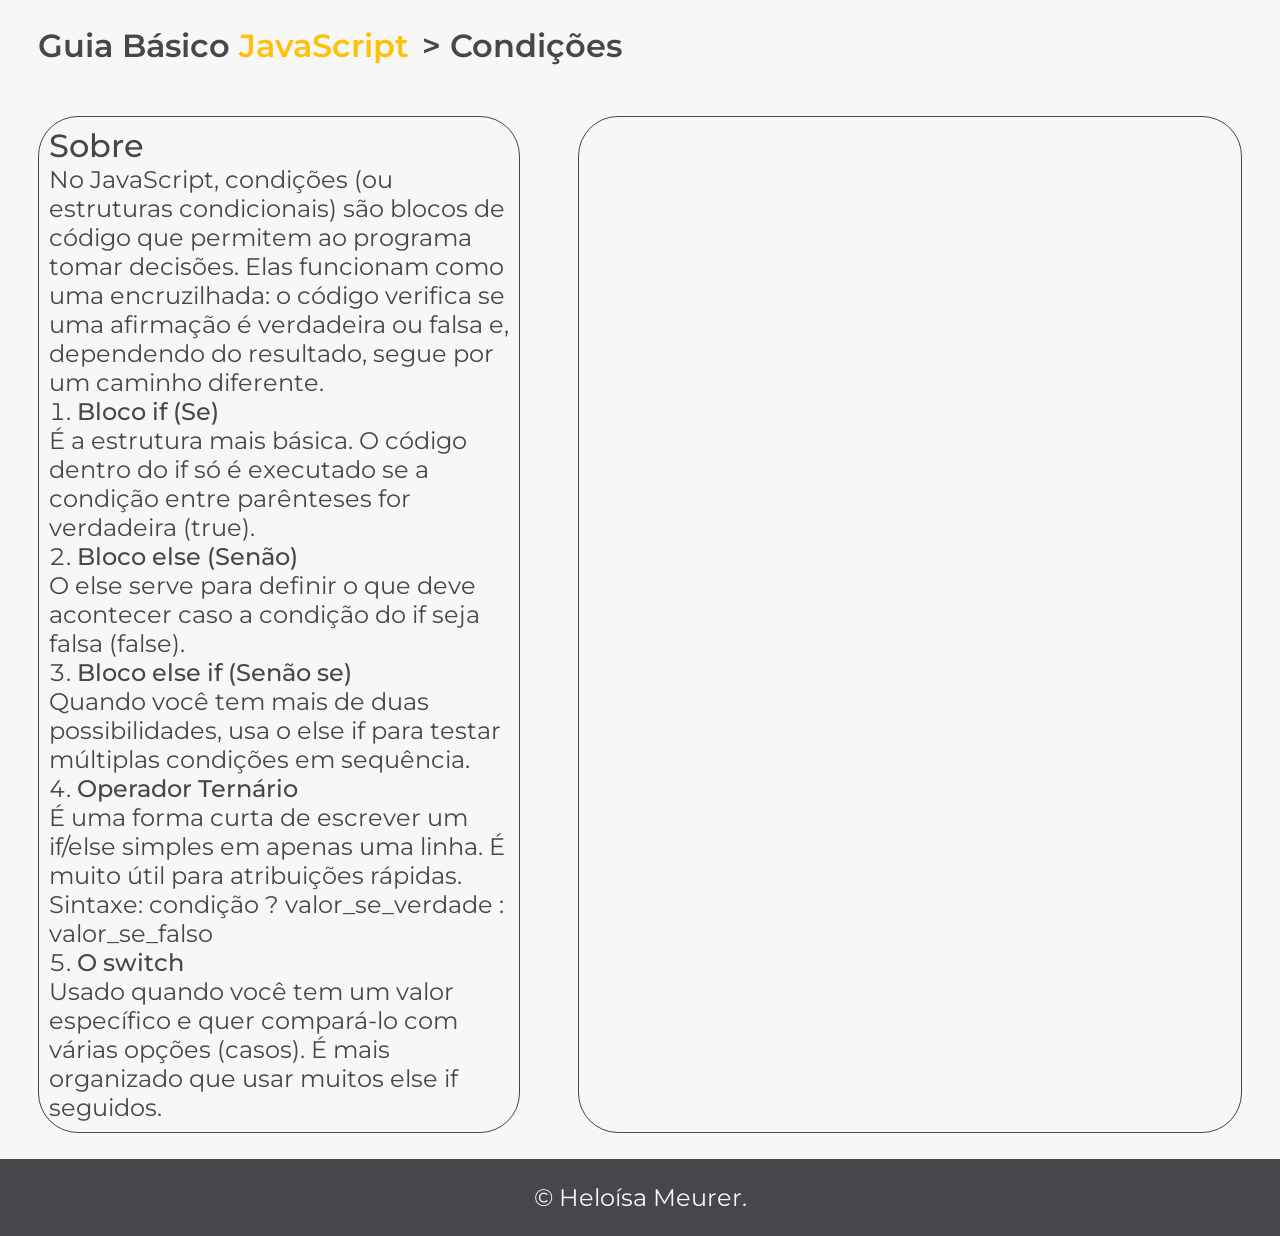
==== pages/condicoes.html @ 3e594613 "Adicionado o texto das páginas e melhorado o estilo" ====
<!DOCTYPE html>
<html lang="pt-br">
<head>
    <meta charset="UTF-8">
    <meta name="viewport" content="width=device-width, initial-scale=1.0">
    <title>Condições</title>
    <link rel="shortcut icon" href="../img/icon-java.png" type="image/x-icon">
    <link rel="stylesheet" href="../style/style2.css">
</head>
<body>
    <header class="cabecalho">
        <nav>
            <a href="index.html" class="cabecalho-titulo-site">Guia Básico <span class="cabecalho-titulo-site-destaque">JavaScript</span></a>
        </nav>
        <h1 class="cabecalho-subtitulo-site">> Condições</h1>
    </header>
    
    <main class="apresentacao">
        <section class="apresentacao-conteudo">
            <div class="apresentacao-conteudo-sobre">
                <h2 class="apresentacao-conteudo-subtitulo">Sobre</h2>
                <p>No JavaScript, condições (ou estruturas condicionais) são blocos de código que permitem ao programa tomar decisões. Elas funcionam como uma encruzilhada: o código verifica se uma afirmação é verdadeira ou falsa e, dependendo do resultado, segue por um caminho diferente.</p>
                <ol>
                    <li><strong>Bloco if (Se)</strong>
                        <p>É a estrutura mais básica. O código dentro do if só é executado se a condição entre parênteses for verdadeira (true).</p>
                    </li>
                    <li><strong>Bloco else (Senão)</strong>
                        <p>O else serve para definir o que deve acontecer caso a condição do if seja falsa (false).</p>
                    </li>
                    <li><strong>Bloco else if (Senão se)</strong>
                        <p>Quando você tem mais de duas possibilidades, usa o else if para testar múltiplas condições em sequência.</p>
                    </li>
                    <li><strong>Operador Ternário</strong>
                        <p>É uma forma curta de escrever um if/else simples em apenas uma linha. É muito útil para atribuições rápidas. <br> Sintaxe: condição ? valor_se_verdade : valor_se_falso</p>
                    </li>
                    <li><strong>O switch</strong>
                        <p>Usado quando você tem um valor específico e quer compará-lo com várias opções (casos). É mais organizado que usar muitos else if seguidos.</p>
                    </li>
                </ol>
            </div>
        </section>
        <section class="apresentacao-exemplo"></section>
    </main>

    <footer class="rodape">
        <a class="rodape-link" href="https://github.com/meeuurer">© Heloísa Meurer.</a>
    </footer>
    <script src="../script/script.js"></script>
</body>
</html>
---- style/style2.css ----
@import url('https://fonts.googleapis.com/css2?family=Montserrat:ital,wght@0,100..900;1,100..900&display=swap');

:root {
    --cor-branco: #F7F7F7;
    --cor-cinza: #45474B;
    --cor-amarelo: #FFC107;

    --fonte-principal: 'Montserrat', sans-serif;
}

* {
    margin: 0;
    padding: 0;
}

body {
    font-family: var(--fonte-principal);
    font-size: 1.5rem;
    font-weight: 400;
    color: #45474B;
    background-color: var(--cor-branco);
}

.cabecalho {
    margin-left: 1%;
    padding: 2%;
    display: flex;
}

.cabecalho-titulo-site {
    font-size: 2rem;
    font-weight: 600;
    color: var(--cor-cinza);
    text-decoration: none;
}

.cabecalho-titulo-site-destaque {
    color: var(--cor-amarelo);
}

.cabecalho-subtitulo-site {
    font-size: 2rem;
    font-weight: 600;
    margin-left: 1%;
}

.apresentacao {
    padding: 2% 3%;
    display: flex;
    justify-content: space-between;
}

.apresentacao-conteudo {
    width: 40%;
    display: flex;
    flex-direction: column;
    gap: 20px;
}

.apresentacao-conteudo-subtitulo {
    font-size: 2rem;
    font-weight: 500;
}

.apresentacao-conteudo-sobre {
    border: 1px solid #45474B;
    border-radius: 40px;
    padding: 2%;
    list-style-position: inside;
}

strong {
    font-weight: 500;
}

.apresentacao-exemplo {
    width: 55%;
    border: 1px solid #45474B;
    border-radius: 40px;
}

.rodape {   
    padding: 24px;
    text-align: center;
    background-color: #45474B;
}

.rodape-link {
    text-decoration: none;
    font-size: 1.5rem;
    font-weight: 400;
    color: #F7F7F7;
}
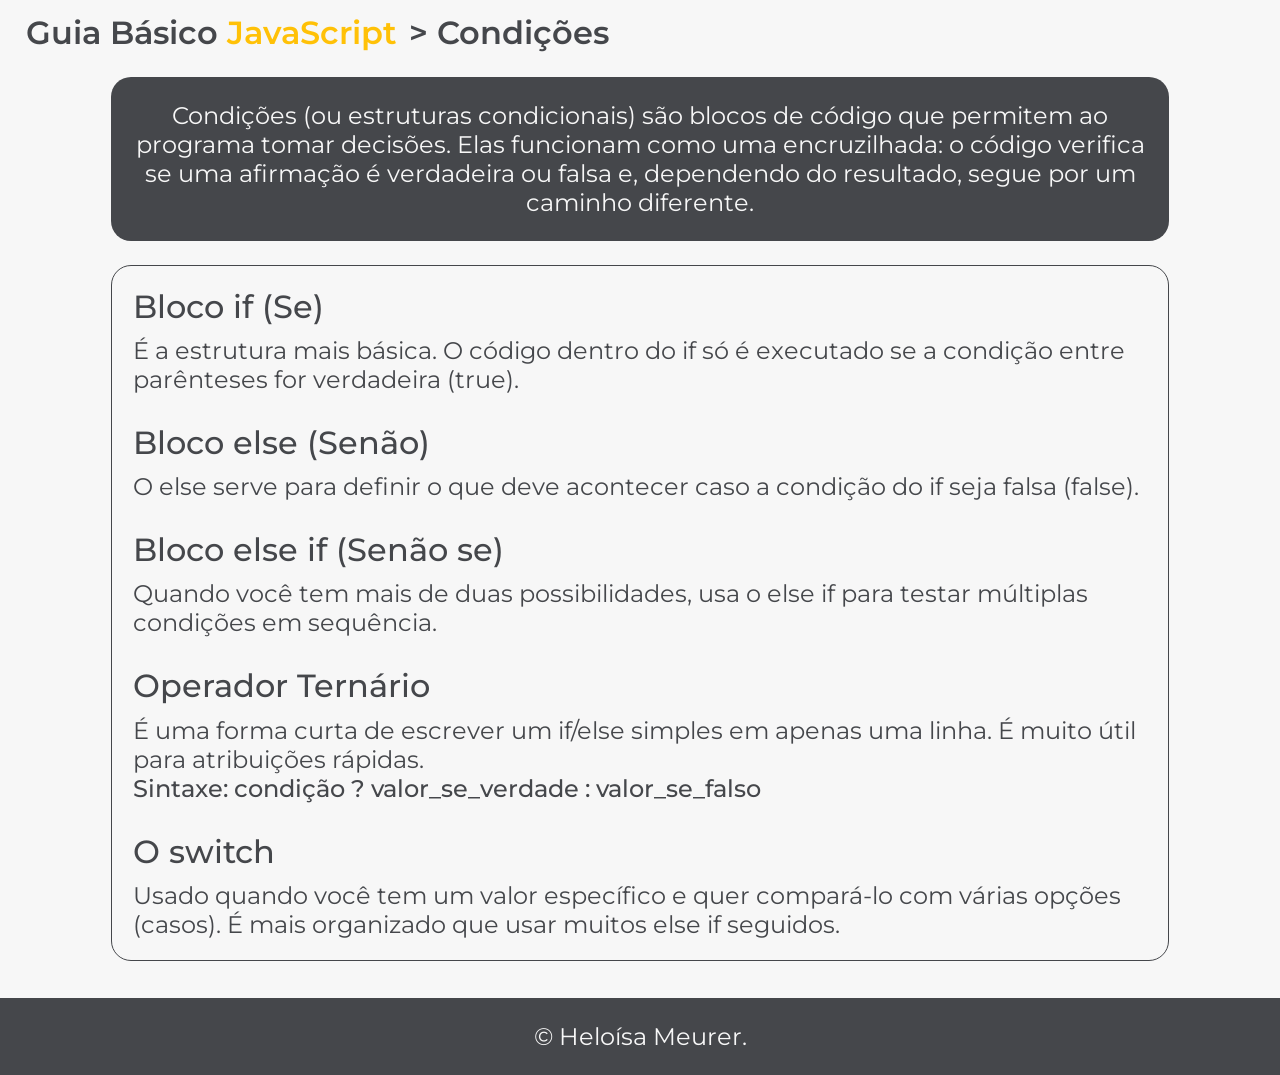
==== commit 3b06b14b: "Organizado o estilo das páginas" ====
--- a/pages/condicoes.html
+++ b/pages/condicoes.html
@@ -16,30 +16,27 @@
     </header>
     
     <main class="apresentacao">
-        <section class="apresentacao-conteudo">
-            <div class="apresentacao-conteudo-sobre">
-                <h2 class="apresentacao-conteudo-subtitulo">Sobre</h2>
-                <p>No JavaScript, condições (ou estruturas condicionais) são blocos de código que permitem ao programa tomar decisões. Elas funcionam como uma encruzilhada: o código verifica se uma afirmação é verdadeira ou falsa e, dependendo do resultado, segue por um caminho diferente.</p>
-                <ol>
-                    <li><strong>Bloco if (Se)</strong>
-                        <p>É a estrutura mais básica. O código dentro do if só é executado se a condição entre parênteses for verdadeira (true).</p>
-                    </li>
-                    <li><strong>Bloco else (Senão)</strong>
-                        <p>O else serve para definir o que deve acontecer caso a condição do if seja falsa (false).</p>
-                    </li>
-                    <li><strong>Bloco else if (Senão se)</strong>
-                        <p>Quando você tem mais de duas possibilidades, usa o else if para testar múltiplas condições em sequência.</p>
-                    </li>
-                    <li><strong>Operador Ternário</strong>
-                        <p>É uma forma curta de escrever um if/else simples em apenas uma linha. É muito útil para atribuições rápidas. <br> Sintaxe: condição ? valor_se_verdade : valor_se_falso</p>
-                    </li>
-                    <li><strong>O switch</strong>
-                        <p>Usado quando você tem um valor específico e quer compará-lo com várias opções (casos). É mais organizado que usar muitos else if seguidos.</p>
-                    </li>
-                </ol>
+        <section class="apresentacao-sobre">
+            <p>Condições (ou estruturas condicionais) são blocos de código que permitem ao programa tomar decisões. Elas funcionam como uma encruzilhada: o código verifica se uma afirmação é verdadeira ou falsa e, dependendo do resultado, segue por um caminho diferente.</p>
+        </section>
+        <section class="apresentacao-mais">
+            <div class="apresentacao-conteudo-mais">
+                <h2 class="apresentacao-conteudo-subtitulo">Bloco if (Se)</h2>
+                <p>É a estrutura mais básica. O código dentro do if só é executado se a condição entre parênteses for verdadeira (true).</p>
+                <br>
+                <h2 class="apresentacao-conteudo-subtitulo">Bloco else (Senão)</h2>
+                <p>O else serve para definir o que deve acontecer caso a condição do if seja falsa (false).</p>
+                <br>
+                <h2 class="apresentacao-conteudo-subtitulo">Bloco else if (Senão se)</h2>
+                <p>Quando você tem mais de duas possibilidades, usa o else if para testar múltiplas condições em sequência.</p>
+                <br>
+                <h2 class="apresentacao-conteudo-subtitulo">Operador Ternário</h2>
+                <p>É uma forma curta de escrever um if/else simples em apenas uma linha. É muito útil para atribuições rápidas.<br><strong>Sintaxe: condição ? valor_se_verdade : valor_se_falso</strong></p>
+                <br>
+                <h2 class="apresentacao-conteudo-subtitulo">O switch</h2>
+                <p>Usado quando você tem um valor específico e quer compará-lo com várias opções (casos). É mais organizado que usar muitos else if seguidos.</p>
             </div>
         </section>
-        <section class="apresentacao-exemplo"></section>
     </main>
 
     <footer class="rodape">
--- a/style/style2.css
+++ b/style/style2.css
@@ -17,13 +17,13 @@
     font-family: var(--fonte-principal);
     font-size: 1.5rem;
     font-weight: 400;
-    color: #45474B;
+    color: var(--cor-cinza);
     background-color: var(--cor-branco);
 }
 
 .cabecalho {
     margin-left: 1%;
-    padding: 2%;
+    padding: 1%;
     display: flex;
 }
 
@@ -45,49 +45,53 @@
 }
 
 .apresentacao {
-    padding: 2% 3%;
+    padding: 0% 3% 2% 3%;
     display: flex;
-    justify-content: space-between;
+    flex-direction: column;
 }
 
-.apresentacao-conteudo {
-    width: 40%;
+.apresentacao-sobre {
+    background-color: var(--cor-cinza);
+    color: var(--cor-branco);
+    border-radius: 20px;
+    padding: 2%;
+    margin: 1% 6%;
+    text-align: center;
+}
+
+.apresentacao-mais {
     display: flex;
     flex-direction: column;
+    margin: 1% 6%;
     gap: 20px;
+}
+
+.apresentacao-conteudo-mais {
+    border: 1px solid var(--cor-cinza);
+    border-radius: 20px;
+    padding: 2%;
+    list-style-position: inside;
 }
 
 .apresentacao-conteudo-subtitulo {
     font-size: 2rem;
     font-weight: 500;
-}
-
-.apresentacao-conteudo-sobre {
-    border: 1px solid #45474B;
-    border-radius: 40px;
-    padding: 2%;
-    list-style-position: inside;
+    margin-bottom: 1%;
 }
 
 strong {
     font-weight: 500;
 }
 
-.apresentacao-exemplo {
-    width: 55%;
-    border: 1px solid #45474B;
-    border-radius: 40px;
-}
-
-.rodape {   
+.rodape { 
     padding: 24px;
     text-align: center;
-    background-color: #45474B;
+    background-color: var(--cor-cinza);
 }
 
 .rodape-link {
     text-decoration: none;
     font-size: 1.5rem;
     font-weight: 400;
-    color: #F7F7F7;
+    color: var(--cor-branco);
 }
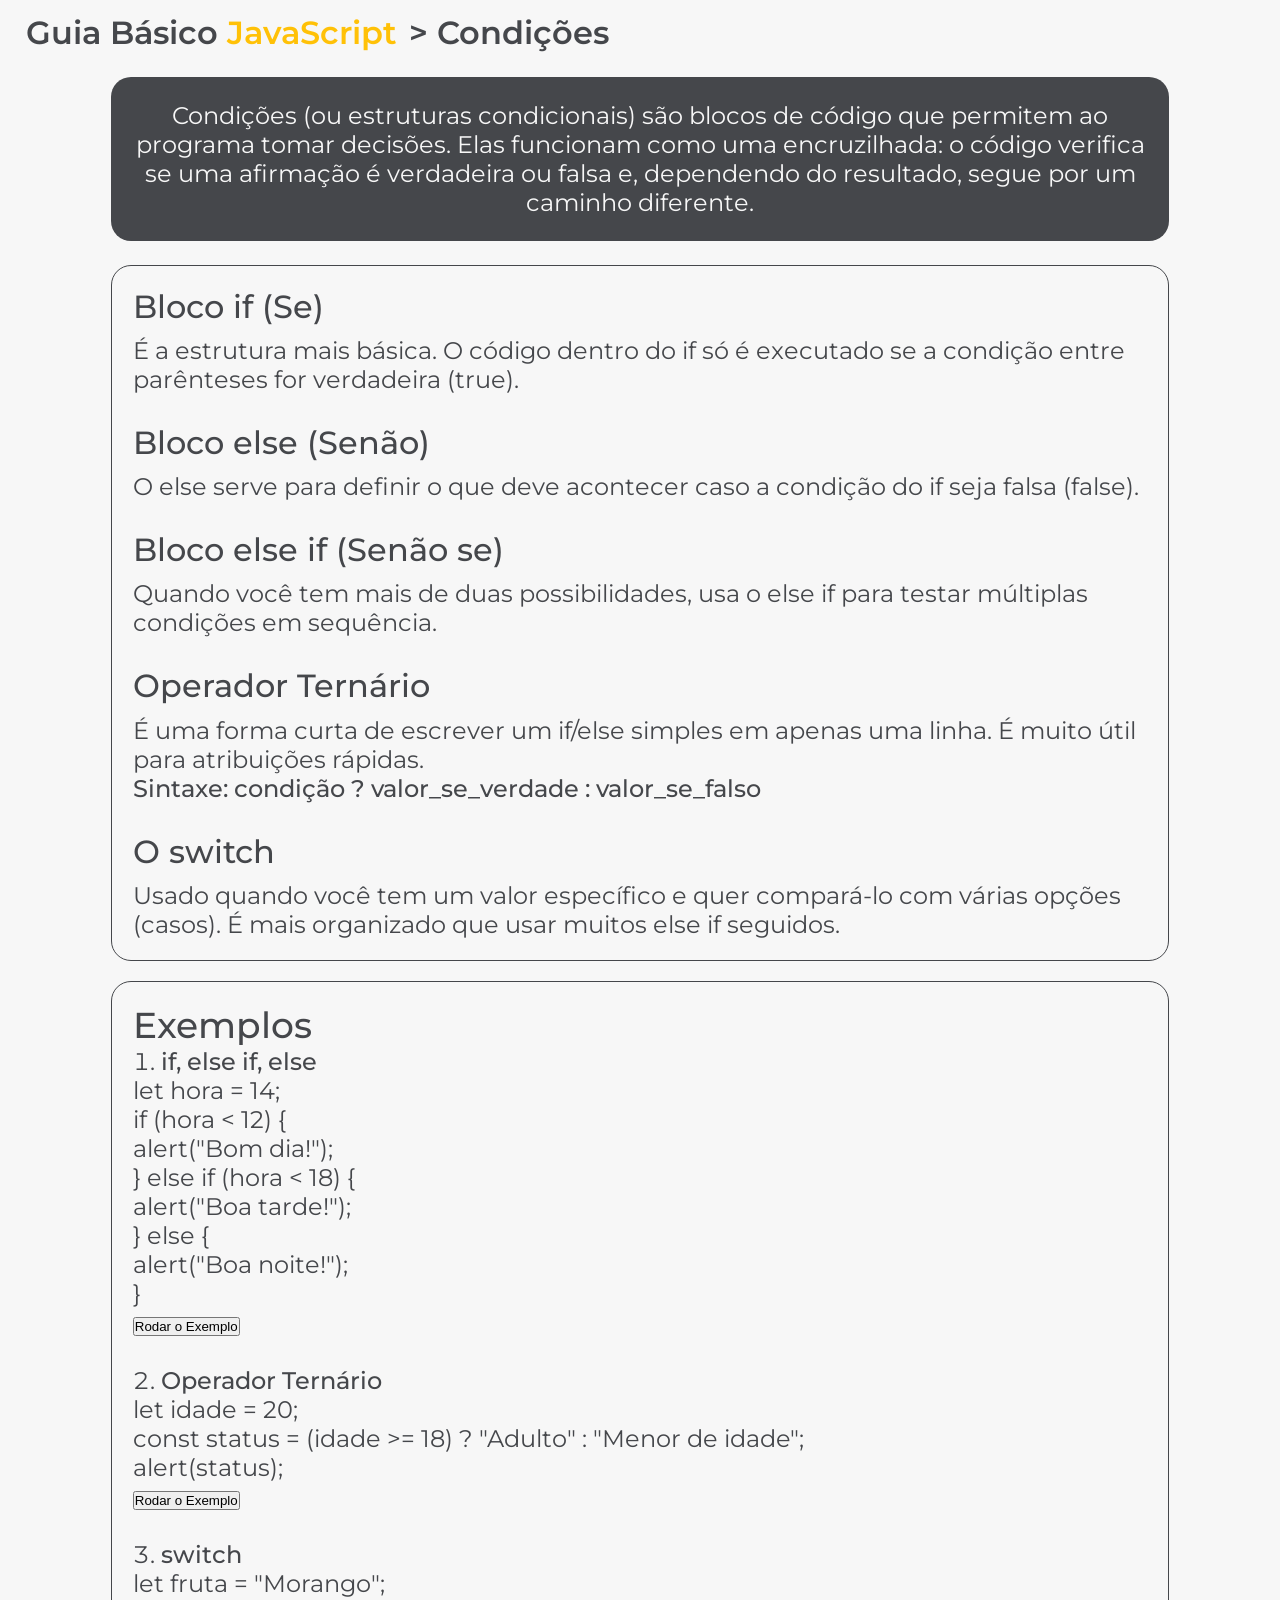
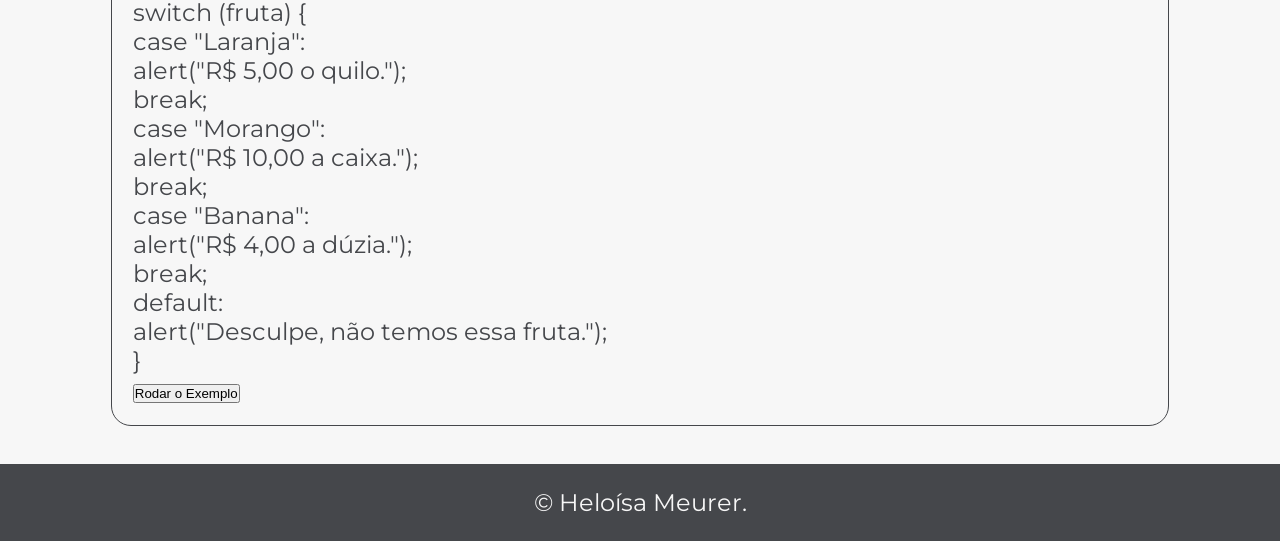
==== commit 9dab69bb: "Adicionado exemplos nas funcionalidades e feito as interações com JS" ====
--- a/pages/condicoes.html
+++ b/pages/condicoes.html
@@ -36,6 +36,56 @@
                 <h2 class="apresentacao-conteudo-subtitulo">O switch</h2>
                 <p>Usado quando você tem um valor específico e quer compará-lo com várias opções (casos). É mais organizado que usar muitos else if seguidos.</p>
             </div>
+            <div class="apresentacao-conteudo-mais">
+                <h2><strong>Exemplos</strong></h2>
+                <ol>
+                    <li><strong>if, else if, else</strong>
+                        <br>
+                        <p>
+                            let hora = 14;<br>
+                            if (hora < 12) {<br>
+                                alert("Bom dia!");<br>
+                            } else if (hora < 18) {<br>
+                                alert("Boa tarde!");<br>
+                            } else {<br>
+                                alert("Boa noite!");<br>
+                            }
+                        </p>
+                        <input type="button" value="Rodar o Exemplo" onclick="exemploIfElse()">
+                    </li>
+                    <br>
+                    <li><strong>Operador Ternário</strong>
+                        <br>
+                        <p>
+                            let idade = 20;<br>
+                            const status = (idade >= 18) ? "Adulto" : "Menor de idade";<br>
+                            alert(status);
+                        </p>
+                        <input type="button" value="Rodar o Exemplo" onclick="exemploTernario()">
+                    </li>
+                    <br>
+                    <li><strong>switch</strong>
+                        <br>
+                        <p>
+                            let fruta = "Morango";<br>
+                            switch (fruta) {<br>
+                                case "Laranja":<br>
+                                alert("R$ 5,00 o quilo.");<br>
+                                break;<br>
+                                case "Morango":<br>
+                                alert("R$ 10,00 a caixa.");<br>
+                                break;<br>
+                                case "Banana":<br>
+                                alert("R$ 4,00 a dúzia.");<br>
+                                break;<br>
+                                default:<br>
+                                alert("Desculpe, não temos essa fruta.");<br>
+                            }
+                        </p>
+                        <input type="button" value="Rodar o Exemplo" onclick="exemploSwitch()">
+                    </li>
+                </ol>
+            </div>
         </section>
     </main>
 
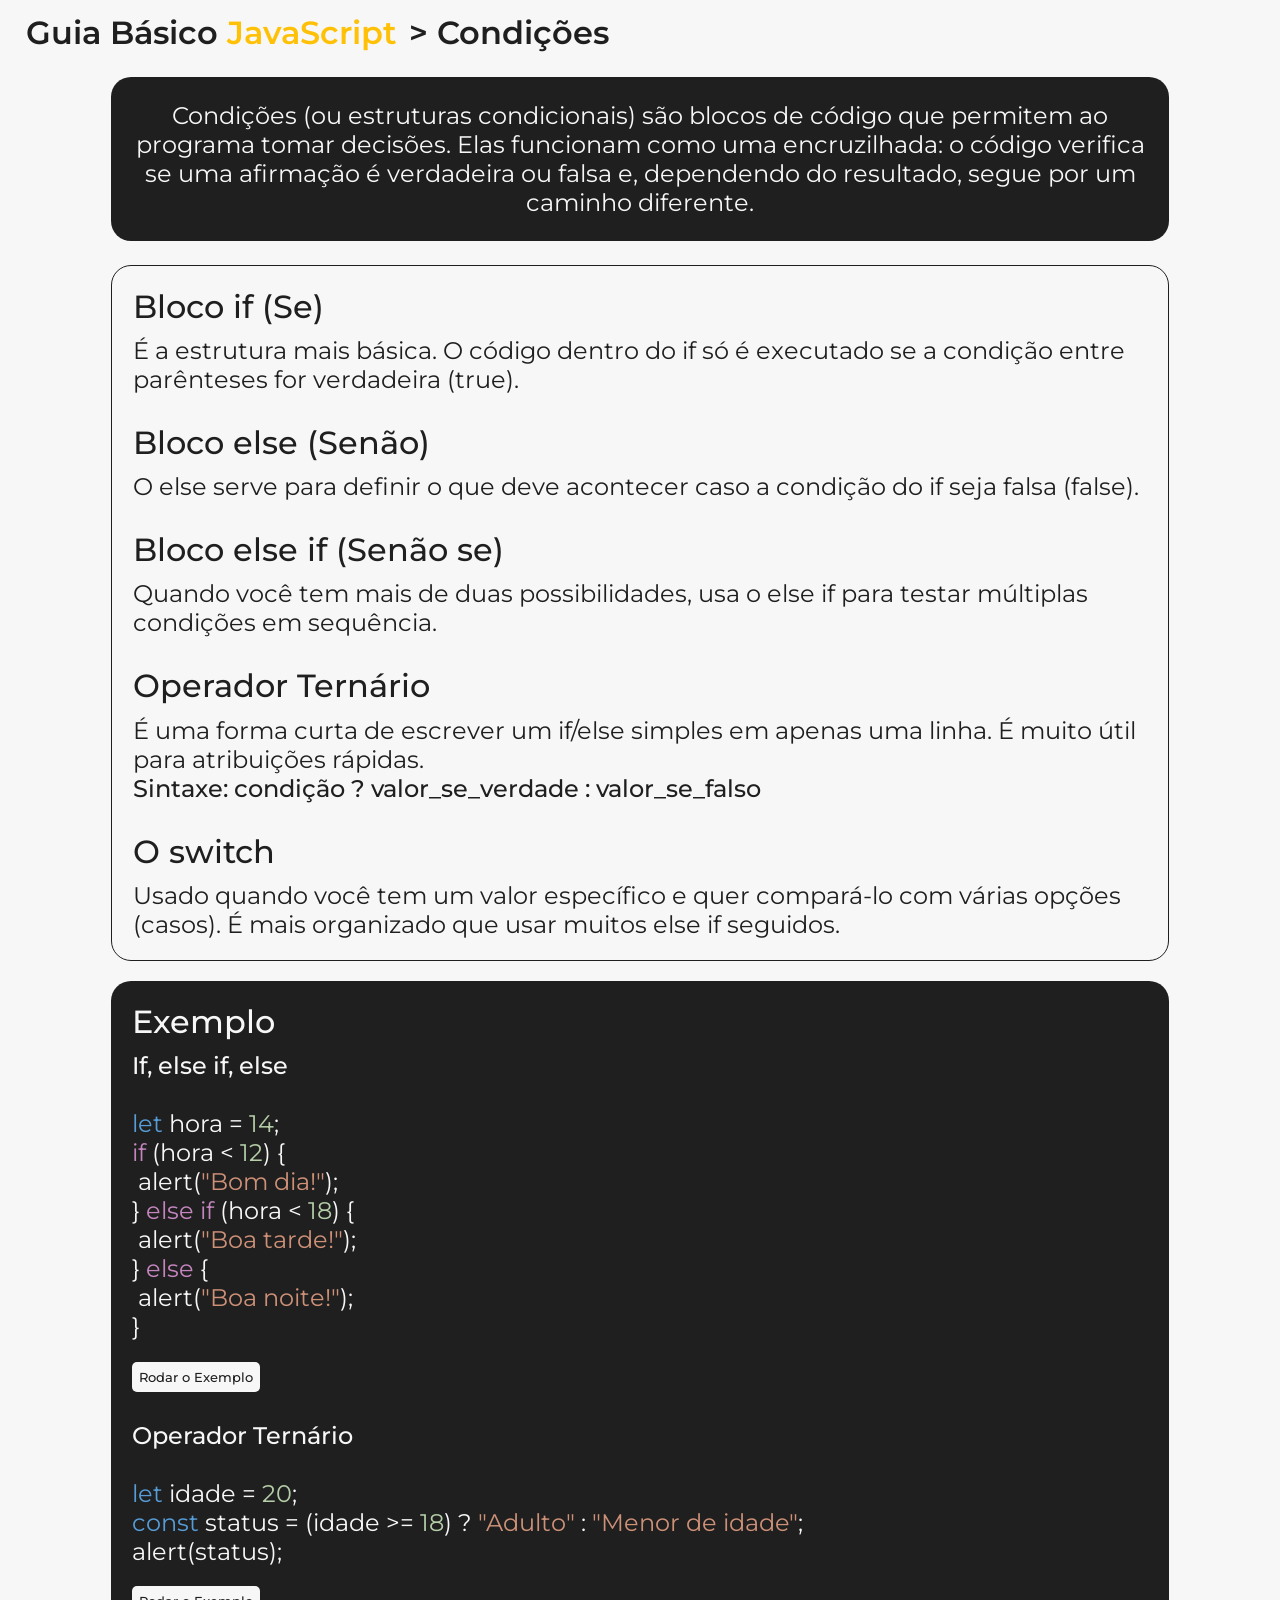
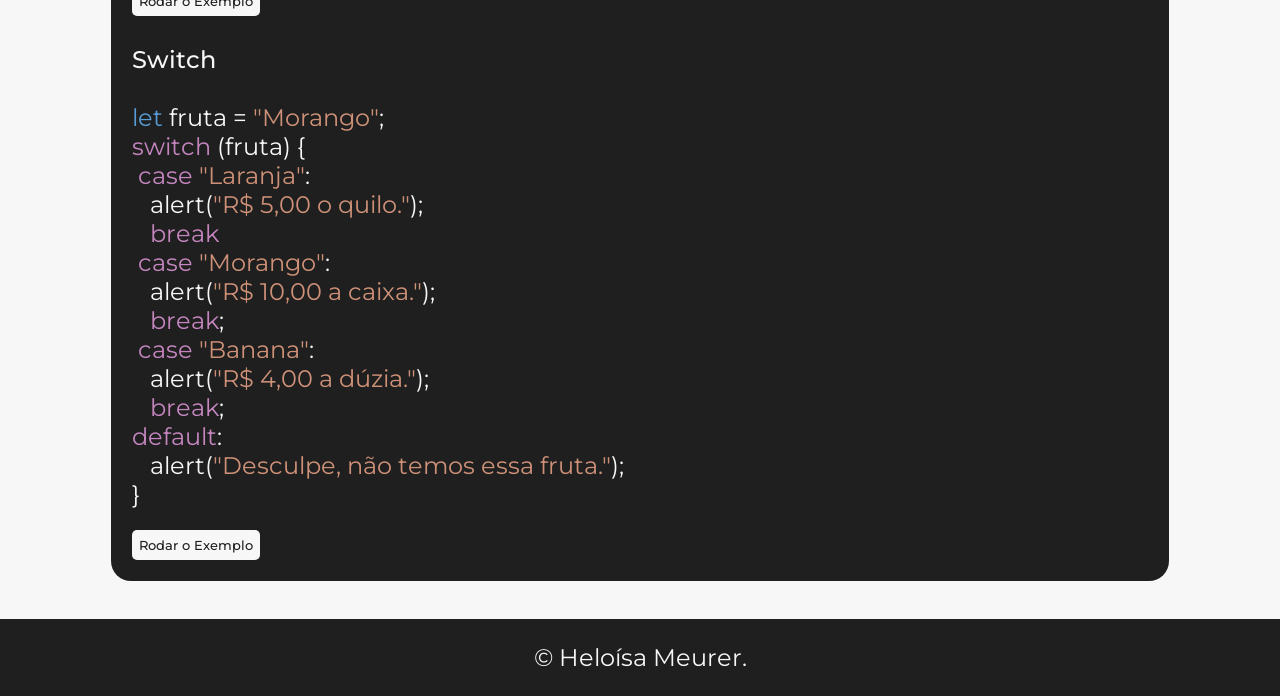
==== commit d225f329: "Estilização dos exemplos" ====
--- a/pages/condicoes.html
+++ b/pages/condicoes.html
@@ -36,55 +36,50 @@
                 <h2 class="apresentacao-conteudo-subtitulo">O switch</h2>
                 <p>Usado quando você tem um valor específico e quer compará-lo com várias opções (casos). É mais organizado que usar muitos else if seguidos.</p>
             </div>
-            <div class="apresentacao-conteudo-mais">
-                <h2><strong>Exemplos</strong></h2>
-                <ol>
-                    <li><strong>if, else if, else</strong>
-                        <br>
-                        <p>
-                            let hora = 14;<br>
-                            if (hora < 12) {<br>
-                                alert("Bom dia!");<br>
-                            } else if (hora < 18) {<br>
-                                alert("Boa tarde!");<br>
-                            } else {<br>
-                                alert("Boa noite!");<br>
-                            }
-                        </p>
-                        <input type="button" value="Rodar o Exemplo" onclick="exemploIfElse()">
-                    </li>
-                    <br>
-                    <li><strong>Operador Ternário</strong>
-                        <br>
-                        <p>
-                            let idade = 20;<br>
-                            const status = (idade >= 18) ? "Adulto" : "Menor de idade";<br>
-                            alert(status);
-                        </p>
-                        <input type="button" value="Rodar o Exemplo" onclick="exemploTernario()">
-                    </li>
-                    <br>
-                    <li><strong>switch</strong>
-                        <br>
-                        <p>
-                            let fruta = "Morango";<br>
-                            switch (fruta) {<br>
-                                case "Laranja":<br>
-                                alert("R$ 5,00 o quilo.");<br>
-                                break;<br>
-                                case "Morango":<br>
-                                alert("R$ 10,00 a caixa.");<br>
-                                break;<br>
-                                case "Banana":<br>
-                                alert("R$ 4,00 a dúzia.");<br>
-                                break;<br>
-                                default:<br>
-                                alert("Desculpe, não temos essa fruta.");<br>
-                            }
-                        </p>
-                        <input type="button" value="Rodar o Exemplo" onclick="exemploSwitch()">
-                    </li>
-                </ol>
+            <div class="apresentacao-exemplo">
+                <h2 class="apresentacao-conteudo-subtitulo">Exemplo</h2>
+                <p><strong>If, else if, else</strong></p>
+                <br>
+                <p>
+                    <span class="apresentacao-exemplo-var">let</span> hora = <span class="apresentacao-exemplo-numero">14</span>;<br>
+                    <span class="apresentacao-exemplo-comando">if</span> (hora < <span class="apresentacao-exemplo-numero">12</span>) {<br>
+                    &nbsp;alert(<span class="apresentacao-exemplo-string">"Bom dia!"</span>);<br>
+                    } <span class="apresentacao-exemplo-comando">else if</span> (hora < <span class="apresentacao-exemplo-numero">18</span>) {<br>
+                    &nbsp;alert(<span class="apresentacao-exemplo-string">"Boa tarde!"</span>);<br>
+                    } <span class="apresentacao-exemplo-comando">else</span> {<br>
+                    &nbsp;alert(<span class="apresentacao-exemplo-string">"Boa noite!"</span>);<br>
+                    }
+                </p>
+                <input type="button" value="Rodar o Exemplo" onclick="exemploIfElse()">
+                <br><br>
+                <p><strong>Operador Ternário</strong></p>
+                <br>
+                <p>
+                    <span class="apresentacao-exemplo-var">let</span> idade = <span class="apresentacao-exemplo-numero">20</span>;<br>
+                    <span class="apresentacao-exemplo-var">const</span> status = (idade >= <span class="apresentacao-exemplo-numero">18</span>) ? <span class="apresentacao-exemplo-string">"Adulto"</span> : <span class="apresentacao-exemplo-string">"Menor de idade"</span>;<br>
+                    alert(status);
+                </p>
+                <input type="button" value="Rodar o Exemplo" onclick="exemploTernario()">
+                <br><br>
+                <p><strong>Switch</strong></p>
+                <br>
+                <p>
+                    <span class="apresentacao-exemplo-var">let</span> fruta = <span class="apresentacao-exemplo-string">"Morango"</span>;<br>
+                    <span class="apresentacao-exemplo-comando">switch</span> (fruta) {<br>
+                    &nbsp;<span class="apresentacao-exemplo-comando">case</span> <span class="apresentacao-exemplo-string">"Laranja"</span>:<br>
+                    &nbsp;&nbsp;&nbsp;alert(<span class="apresentacao-exemplo-string">"R$ 5,00 o quilo."</span>);<br>
+                    &nbsp;&nbsp;&nbsp;<span class="apresentacao-exemplo-comando">break</span><br>
+                    &nbsp;<span class="apresentacao-exemplo-comando">case</span> <span class="apresentacao-exemplo-string">"Morango"</span>:<br>
+                    &nbsp;&nbsp;&nbsp;alert(<span class="apresentacao-exemplo-string">"R$ 10,00 a caixa."</span>);<br>
+                    &nbsp;&nbsp;&nbsp;<span class="apresentacao-exemplo-comando">break</span>;<br>
+                    &nbsp;<span class="apresentacao-exemplo-comando">case</span> <span class="apresentacao-exemplo-string">"Banana"</span>:<br>
+                    &nbsp;&nbsp;&nbsp;alert(<span class="apresentacao-exemplo-string">"R$ 4,00 a dúzia."</span>);<br>
+                    &nbsp;&nbsp;&nbsp;<span class="apresentacao-exemplo-comando">break</span>;<br>
+                    <span class="apresentacao-exemplo-comando">default</span>:<br>
+                    &nbsp;&nbsp;&nbsp;alert(<span class="apresentacao-exemplo-string">"Desculpe, não temos essa fruta."</span>);<br>
+                    }
+                </p>
+                <input type="button" value="Rodar o Exemplo" onclick="exemploSwitch()">
             </div>
         </section>
     </main>
--- a/style/style2.css
+++ b/style/style2.css
@@ -2,8 +2,14 @@
 
 :root {
     --cor-branco: #F7F7F7;
-    --cor-cinza: #45474B;
+    --cor-preto: #1f1f1f;
     --cor-amarelo: #FFC107;
+    --cor-comentario: #6A9955;
+    --cor-var:#569CD6;
+    --cor-var-outro: #9CDCFE;
+    --cor-string: #CE9178;
+    --cor-numero: #B5CEA8;
+    --cor-comando:#C586C0;
 
     --fonte-principal: 'Montserrat', sans-serif;
 }
@@ -17,7 +23,7 @@
     font-family: var(--fonte-principal);
     font-size: 1.5rem;
     font-weight: 400;
-    color: var(--cor-cinza);
+    color: var(--cor-preto);
     background-color: var(--cor-branco);
 }
 
@@ -30,7 +36,7 @@
 .cabecalho-titulo-site {
     font-size: 2rem;
     font-weight: 600;
-    color: var(--cor-cinza);
+    color: var(--cor-preto);
     text-decoration: none;
 }
 
@@ -51,7 +57,7 @@
 }
 
 .apresentacao-sobre {
-    background-color: var(--cor-cinza);
+    background-color: var(--cor-preto);
     color: var(--cor-branco);
     border-radius: 20px;
     padding: 2%;
@@ -67,7 +73,7 @@
 }
 
 .apresentacao-conteudo-mais {
-    border: 1px solid var(--cor-cinza);
+    border: 1px solid var(--cor-preto);
     border-radius: 20px;
     padding: 2%;
     list-style-position: inside;
@@ -79,6 +85,53 @@
     margin-bottom: 1%;
 }
 
+.apresentacao-exemplo {
+    border-radius: 20px;
+    padding: 2%;
+    background-color: var(--cor-preto);
+    color: var(--cor-branco);
+}
+
+.apresentacao-exemplo-comentario {
+    color: var(--cor-comentario);
+}
+
+.apresentacao-exemplo-var {
+    color: var(--cor-var)
+}
+
+.apresentacao-exemplo-string {
+    color: var(--cor-string);
+}
+
+.apresentacao-exemplo-numero {
+    color: var(--cor-numero);
+}
+
+.apresentacao-exemplo-var-outro {
+    color: var(--cor-var-outro);
+}
+
+.apresentacao-exemplo-comando {
+    color: var(--cor-comando);
+}
+
+input[type=button] {
+    border: none;
+    border-radius: 5px;
+    padding: 0.7%;
+    margin-top: 2%;
+    cursor: pointer;
+    background-color: var(--cor-branco);
+    color: var(--cor-preto);
+    font-family: var(--fonte-principal);
+    font-weight: 500;
+}
+
+input[type=button]:hover {
+    background-color: var(--cor-amarelo);
+}
+
 strong {
     font-weight: 500;
 }
@@ -86,7 +139,7 @@
 .rodape { 
     padding: 24px;
     text-align: center;
-    background-color: var(--cor-cinza);
+    background-color: var(--cor-preto);
 }
 
 .rodape-link {
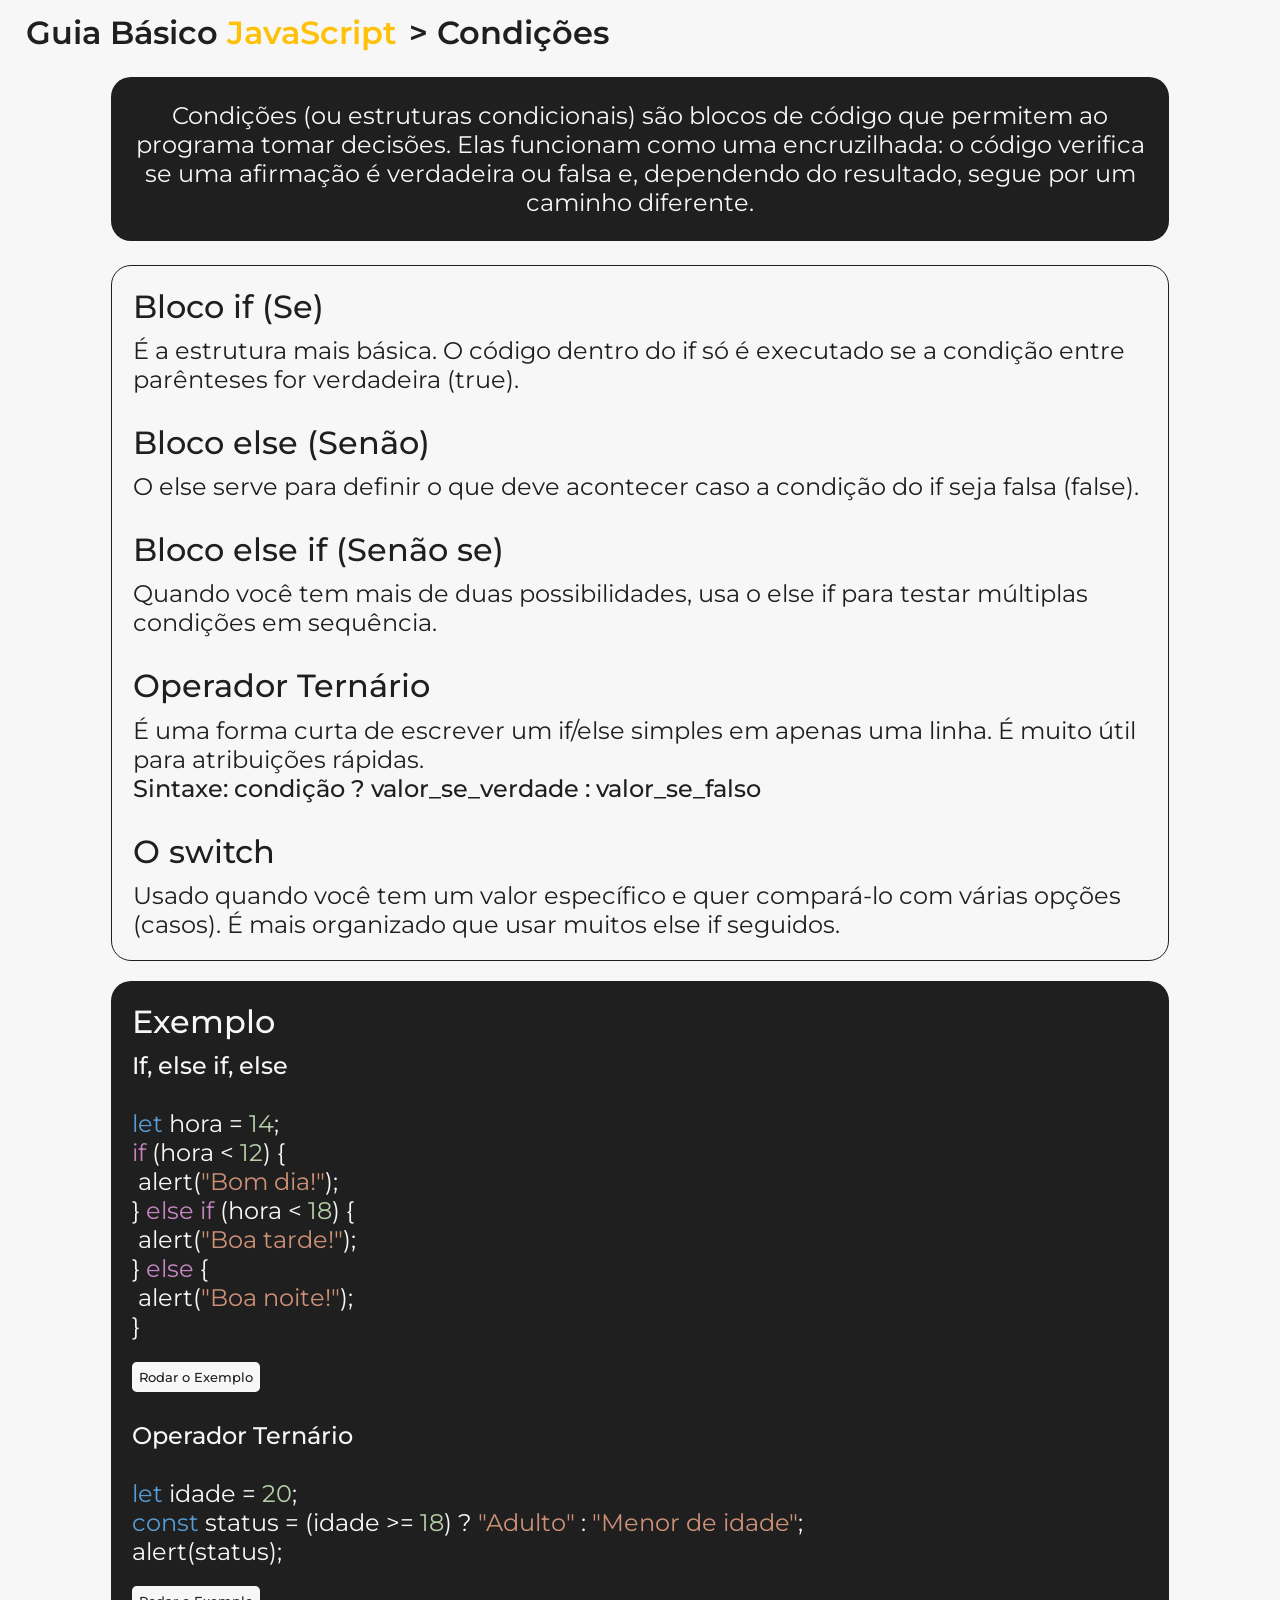
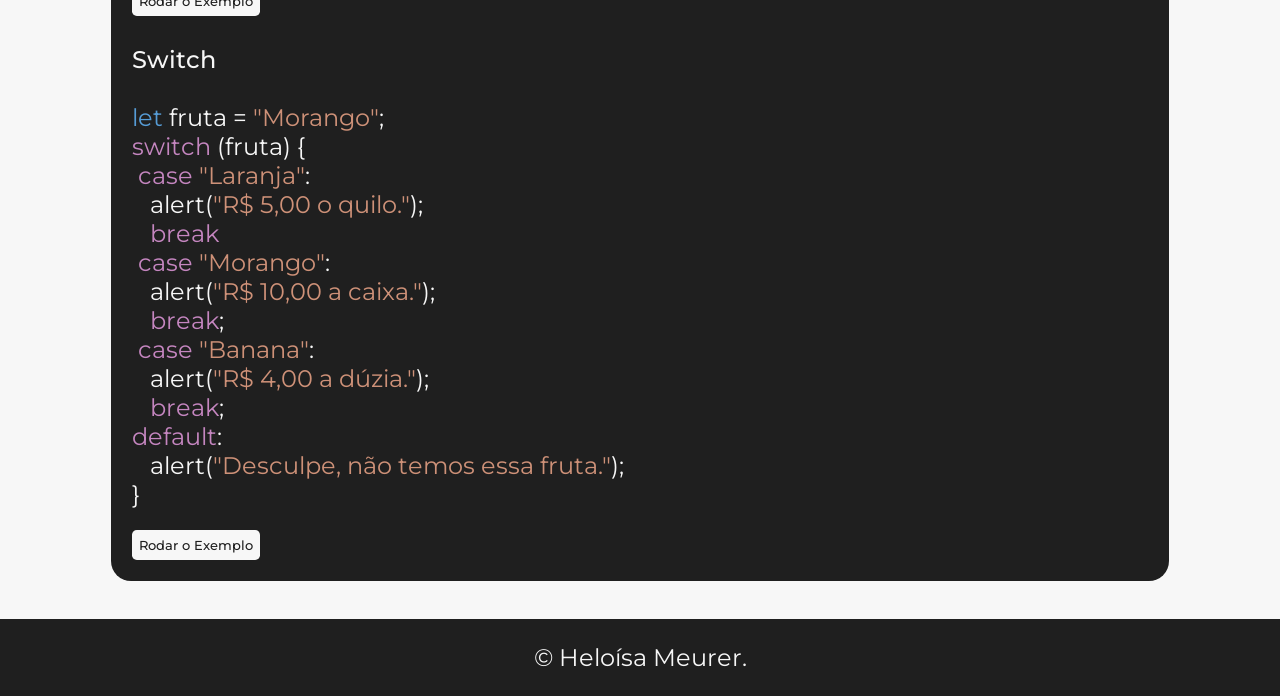
==== commit b6da4717: "Adição tag meta http-equiv e conversão das medidas px em rem no CSS" ====
--- a/pages/condicoes.html
+++ b/pages/condicoes.html
@@ -2,6 +2,7 @@
 <html lang="pt-br">
 <head>
     <meta charset="UTF-8">
+    <meta http-equiv="X-UA-Compatible" content="IE=edge">
     <meta name="viewport" content="width=device-width, initial-scale=1.0">
     <title>Condições</title>
     <link rel="shortcut icon" href="../img/icon-java.png" type="image/x-icon">
@@ -10,7 +11,7 @@
 <body>
     <header class="cabecalho">
         <nav>
-            <a href="index.html" class="cabecalho-titulo-site">Guia Básico <span class="cabecalho-titulo-site-destaque">JavaScript</span></a>
+            <a href="../index.html" class="cabecalho-titulo-site">Guia Básico <span class="cabecalho-titulo-site-destaque">JavaScript</span></a>
         </nav>
         <h1 class="cabecalho-subtitulo-site">> Condições</h1>
     </header>
--- a/style/style2.css
+++ b/style/style2.css
@@ -59,7 +59,7 @@
 .apresentacao-sobre {
     background-color: var(--cor-preto);
     color: var(--cor-branco);
-    border-radius: 20px;
+    border-radius: 1.25rem;
     padding: 2%;
     margin: 1% 6%;
     text-align: center;
@@ -69,12 +69,12 @@
     display: flex;
     flex-direction: column;
     margin: 1% 6%;
-    gap: 20px;
+    gap: 1.25rem;
 }
 
 .apresentacao-conteudo-mais {
     border: 1px solid var(--cor-preto);
-    border-radius: 20px;
+    border-radius: 1.25rem;
     padding: 2%;
     list-style-position: inside;
 }
@@ -86,7 +86,7 @@
 }
 
 .apresentacao-exemplo {
-    border-radius: 20px;
+    border-radius: 1.25rem;
     padding: 2%;
     background-color: var(--cor-preto);
     color: var(--cor-branco);
@@ -118,7 +118,7 @@
 
 input[type=button] {
     border: none;
-    border-radius: 5px;
+    border-radius: 0.3rem;
     padding: 0.7%;
     margin-top: 2%;
     cursor: pointer;
@@ -137,7 +137,7 @@
 }
 
 .rodape { 
-    padding: 24px;
+    padding: 1.5rem;
     text-align: center;
     background-color: var(--cor-preto);
 }
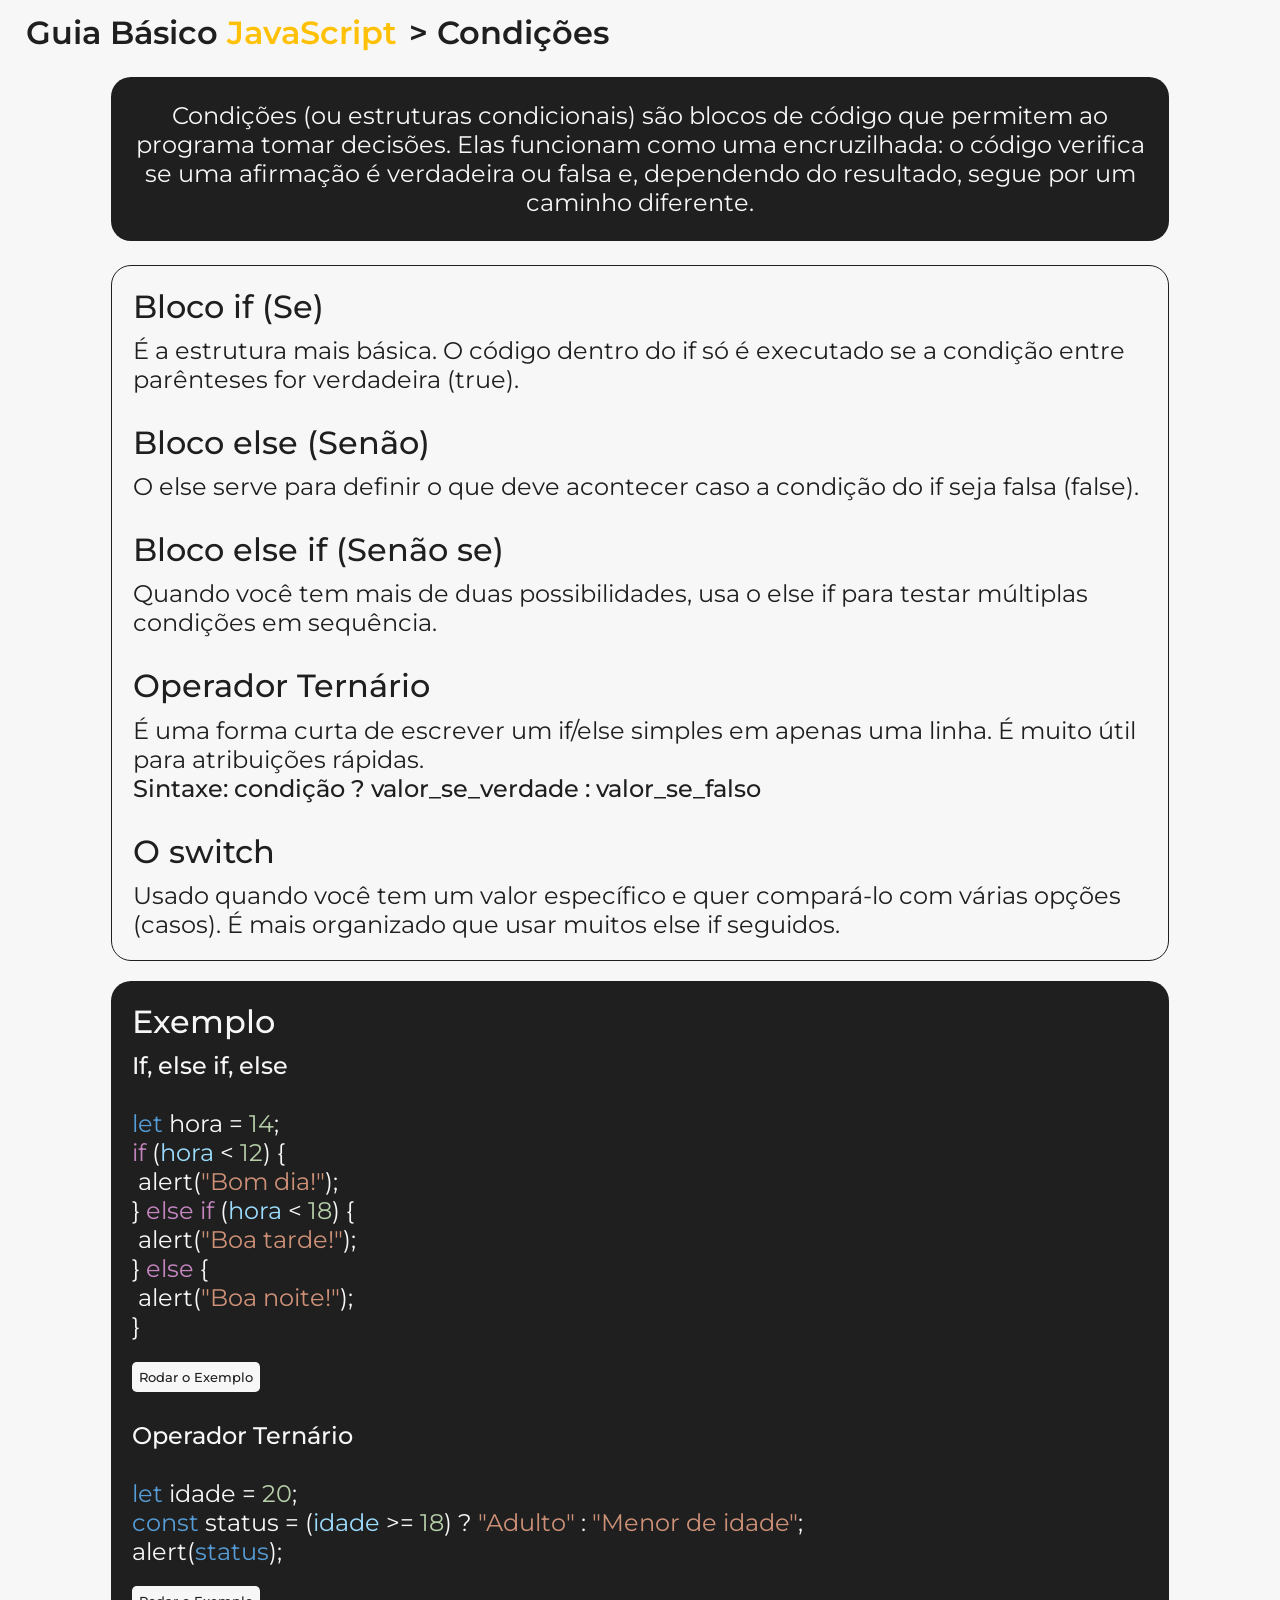
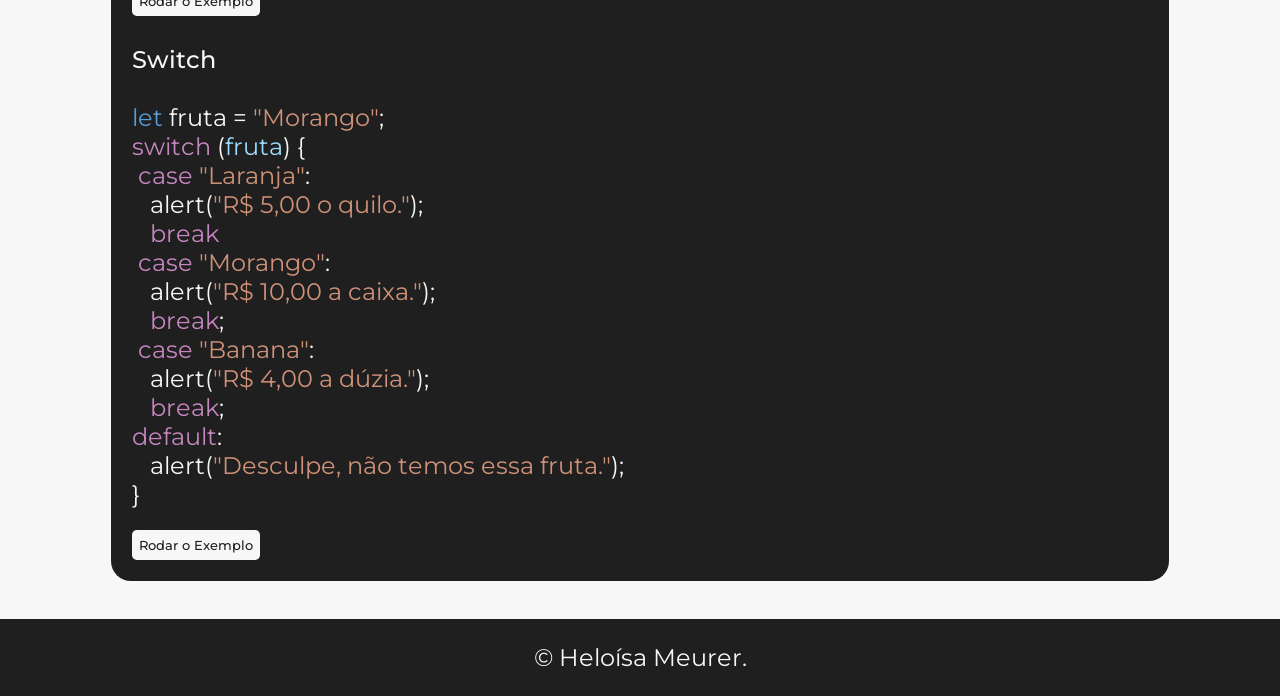
==== commit 3d7b2128: "Alteração espaçamentos de textos e reorganização do script" ====
--- a/pages/condicoes.html
+++ b/pages/condicoes.html
@@ -43,9 +43,9 @@
                 <br>
                 <p>
                     <span class="apresentacao-exemplo-var">let</span> hora = <span class="apresentacao-exemplo-numero">14</span>;<br>
-                    <span class="apresentacao-exemplo-comando">if</span> (hora < <span class="apresentacao-exemplo-numero">12</span>) {<br>
+                    <span class="apresentacao-exemplo-comando">if</span> (<span class="apresentacao-exemplo-var-outro">hora</span> < <span class="apresentacao-exemplo-numero">12</span>) {<br>
                     &nbsp;alert(<span class="apresentacao-exemplo-string">"Bom dia!"</span>);<br>
-                    } <span class="apresentacao-exemplo-comando">else if</span> (hora < <span class="apresentacao-exemplo-numero">18</span>) {<br>
+                    } <span class="apresentacao-exemplo-comando">else if</span> (<span class="apresentacao-exemplo-var-outro">hora</span> < <span class="apresentacao-exemplo-numero">18</span>) {<br>
                     &nbsp;alert(<span class="apresentacao-exemplo-string">"Boa tarde!"</span>);<br>
                     } <span class="apresentacao-exemplo-comando">else</span> {<br>
                     &nbsp;alert(<span class="apresentacao-exemplo-string">"Boa noite!"</span>);<br>
@@ -57,8 +57,8 @@
                 <br>
                 <p>
                     <span class="apresentacao-exemplo-var">let</span> idade = <span class="apresentacao-exemplo-numero">20</span>;<br>
-                    <span class="apresentacao-exemplo-var">const</span> status = (idade >= <span class="apresentacao-exemplo-numero">18</span>) ? <span class="apresentacao-exemplo-string">"Adulto"</span> : <span class="apresentacao-exemplo-string">"Menor de idade"</span>;<br>
-                    alert(status);
+                    <span class="apresentacao-exemplo-var">const</span> status = (<span class="apresentacao-exemplo-var-outro">idade</span> >= <span class="apresentacao-exemplo-numero">18</span>) ? <span class="apresentacao-exemplo-string">"Adulto"</span> : <span class="apresentacao-exemplo-string">"Menor de idade"</span>;<br>
+                    alert(<span class="apresentacao-exemplo-var">status</span>);
                 </p>
                 <input type="button" value="Rodar o Exemplo" onclick="exemploTernario()">
                 <br><br>
@@ -66,7 +66,7 @@
                 <br>
                 <p>
                     <span class="apresentacao-exemplo-var">let</span> fruta = <span class="apresentacao-exemplo-string">"Morango"</span>;<br>
-                    <span class="apresentacao-exemplo-comando">switch</span> (fruta) {<br>
+                    <span class="apresentacao-exemplo-comando">switch</span> (<span class="apresentacao-exemplo-var-outro">fruta</span>) {<br>
                     &nbsp;<span class="apresentacao-exemplo-comando">case</span> <span class="apresentacao-exemplo-string">"Laranja"</span>:<br>
                     &nbsp;&nbsp;&nbsp;alert(<span class="apresentacao-exemplo-string">"R$ 5,00 o quilo."</span>);<br>
                     &nbsp;&nbsp;&nbsp;<span class="apresentacao-exemplo-comando">break</span><br>
